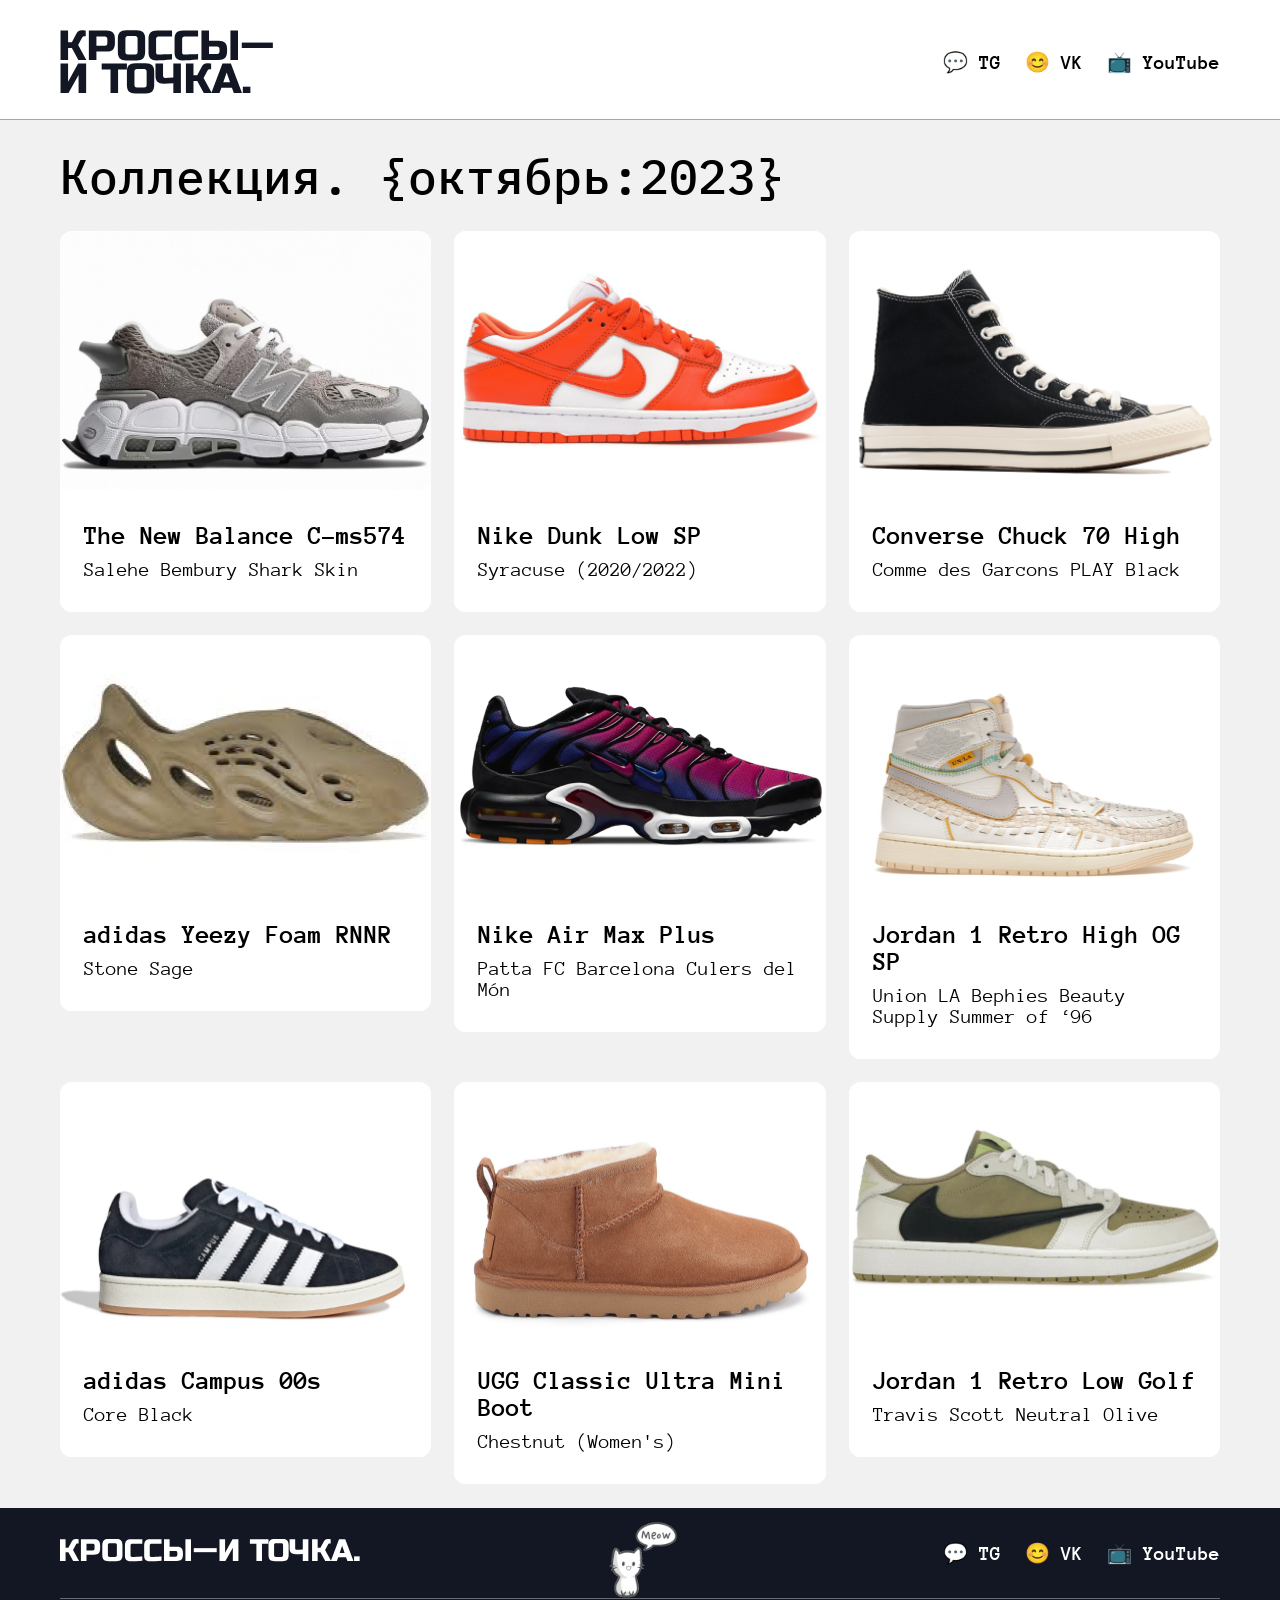
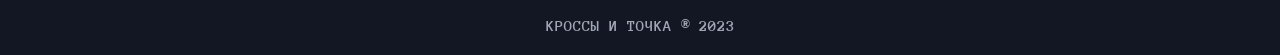
==== index.html @ 4e674c2d "Update добавил крутую отсылочку" ====
<!DOCTYPE html>
<html lang="ru">

<head>
    <meta charset="UTF-8">
    <meta name="viewport" content="width=device-width, initial-scale=1.0">
    <link rel="stylesheet" href="style.css">
    <link rel="preconnect" href="https://fonts.googleapis.com">
    <link rel="preconnect" href="https://fonts.gstatic.com" crossorigin>
    <link href="https://fonts.googleapis.com/css2?family=Anonymous+Pro:wght@400;700&display=swap" rel="stylesheet">
    <link rel="preconnect" href="https://fonts.googleapis.com">
    <link rel="preconnect" href="https://fonts.gstatic.com" crossorigin>
    <link href="https://fonts.googleapis.com/css2?family=IBM+Plex+Mono:wght@500&family=Russo+One&display=swap"
        rel="stylesheet">
    <title>Кроссы и точка</title>
</head>

<body>
    <!-- HEADER START -->
    <header class="header">
        <div class="container">
            <nav class="header__nav">
                <div class="logo">
                    <a href="#">
                        <img src="img/logo-header.svg" alt="Логотип Кроссы и точка">
                    </a>
                </div>
                <ul class="social-links">
                    <li class="header__link"><a href="#">💬 TG</a></li>
                    <li class="header__link"><a href="#">😊 VK</a></li>
                    <li class="header__link"><a href="#">📺 YouTube</a></li>
                </ul>
                <div class="burger-menu">
                    <div class="burger__line"></span>
                    </div>
            </nav>
        </div>
    </header>
    <!-- HEADER END -->

    <!-- CARDS START -->
    <main class="main">
        <div class="cards">
            <div class="container">
                <h2 class="subtitle">Коллекция. {октябрь:2023}</h2>
                <h2 class="subtitle__two">🔥Популярные модели</h2>
                <div class="cards__wrapper">
                    <a href="pages/new-balance-с-ms574.html" class="sneaker">
                        <img src="img/sneakers/06.png" alt="The New Balance C-ms574">
                        <div class="cards__text">
                            <h3 class="cards__title">The New Balance C-ms574</h3>
                            <p class="cards__desc">Salehe Bembury Shark Skin</p>
                        </div>
                    </a>
                    <a href="pages/nike-dunk-low-sp.html" class="sneaker">
                        <img src="img/sneakers/07.png" alt="Nike Dunk Low SP">
                        <div class="cards__text">
                            <h3 class="cards__title">Nike Dunk Low SP</h3>
                            <p class="cards__desc">Syracuse (2020/2022)</p>
                        </div>
                    </a>
                    <a href="pages/converse-chuck-taylor-all-star-70-hi.html" class="sneaker">
                        <img src="img/sneakers/10.png" alt="Converse Chuck 70 High">
                        <div class="cards__text">
                            <h3 class="cards__title">Converse Chuck 70 High</h3>
                            <p class="cards__desc">Comme des Garcons PLAY Black</p>
                        </div>
                    </a>
                    <a href="pages/adidas-yeezy-foam-rnnr.html" class="sneaker">
                        <img src="img/sneakers/09.png" alt="adidas Yeezy Foam RNNR">
                        <div class="cards__text">
                            <h3 class="cards__title">adidas Yeezy Foam RNNR</h3>
                            <p class="cards__desc">Stone Sage</p>
                        </div>
                    </a>
                    <a href="pages/nike-air-max-plus.html" class="sneaker">
                        <img src="img/sneakers/01.png" alt="Nike Air Max Plus">
                        <div class="cards__text">
                            <h3 class="cards__title">Nike Air Max Plus</h3>
                            <p class="cards__desc">Patta FC Barcelona Culers del Món</p>
                        </div>
                    </a>
                    <a href="pages/jordan-1-retro-high-og-sp.html" class="sneaker">
                        <img src="img/sneakers/02.png" alt="Jordan 1 Retro High OG SP">
                        <div class="cards__text">
                            <h3 class="cards__title">Jordan 1 Retro High OG SP</h3>
                            <p class="cards__desc">Union LA Bephies Beauty Supply Summer of ‘96</p>
                        </div>
                    </a>
                    <a href="pages/adidas-campus-00s.html" class="sneaker">
                        <img src="img/sneakers/03.png" alt="adidas Campus 00s">
                        <div class="cards__text">
                            <h3 class="cards__title">adidas Campus 00s</h3>
                            <p class="cards__desc">Core Black</p>
                        </div>
                    </a>
                    <a href="pages/ugg-classic-ultra-mini-boot.html" class="sneaker">
                        <img src="img/sneakers/05.png" alt="UGG Classic Ultra Mini Boot">
                        <div class="cards__text">
                            <h3 class="cards__title">UGG Classic Ultra Mini Boot</h3>
                            <p class="cards__desc">Chestnut (Women's)</p>
                        </div>
                    </a>
                    <a href="pages/jordan-1-retro-low-golf.html" class="sneaker">
                        <img src="img/sneakers/08.png" alt="Jordan 1 Retro Low Golf">
                        <div class="cards__text">
                            <h3 class="cards__title">Jordan 1 Retro Low Golf</h3>
                            <p class="cards__desc">Travis Scott Neutral Olive</p>
                        </div>
                    </a>
                </div>
            </div>
        </div>
    </main>
    <!-- CARDS END -->

    <!-- FOOTER START -->
    <footer class="footer">
        <div class="container">
            <nav class="footer__nav">
                <!-- Отсылка к моей подруге Meow<3 -->
                <a class="cat" href="#"><img  src="img/cat_1.gif" alt=""></a>
                <div class="footer__logo logo">
                    <a href="#"><img src="img/logo-footer.svg" alt="Логотип Кроссы и точка"></a>
                </div>
                <ul class="social-links">
                    <li class="footer__link"><a href="#">💬 TG</a></li>
                    <li class="footer__link"><a href="#">😊 VK</a></li>
                    <li class="footer__link"><a href="#">📺 YouTube</a></li>
                </ul>
            </nav>
            <div class="footer__line"></div>
            <p class="footer__text">кроссы и точка ® 2023</p>
        </div>
    </footer>
    <!-- FOOTER END -->
</body>

</html>
---- style.css ----
/* BASE */

body {
  display: flex;
  flex-direction: column;
  min-height: 100vh;
}

.main {
  flex: 1;
}

* {
  margin: 0;
  padding: 0;
  box-sizing: border-box;
}

body {
  font-family: "Anonymous Pro", monospace;
  font-size: 26px;
  background-color: #f1f1f1;
}

ul {
  list-style-type: none;
}

a {
  text-decoration: none;
  color: inherit;
  display: inline-block;
}
.container {
  margin: 0 auto;
  width: 100%;
  max-width: 1224px;
  padding: 0 32px;
}

.subtitle__two {
  display: none;
  font-size: 48px;
  font-weight: 500;
  font-family: "IBM Plex Mono", monospace;
  margin-bottom: 24px;
}
.social-links {
  display: flex;
  flex-shrink: 0;
  gap: 24px;
  color: #000;
  font-size: 20px;
  font-weight: 700;
}
.subtitle {
  font-size: 48px;
  font-weight: 500;
  font-family: "IBM Plex Mono", monospace;
  margin-bottom: 24px;
}

.love-cat {
  display: none;
  position: absolute;
  z-index: 5;
  top: 0;
  left: 0;
  transition: all 0.1s ease-in-out;
  transform: translateX(calc(-100% + 5px)) rotate(-90deg);
}
.love-cat img {
  width: 70px;
}

.cat {
  width: 100px;
  height: 100px;
  top: 0;
  left: 50%;
  transform: translateX(-50%);
  position: absolute;
}
.cat img {
  width: 100%;
}

.logo {
  position: relative;
  z-index: 10;
}
.logo:hover .love-cat {
  display: inline-block;
}
/* BASE */

/* BURGER MENU START*/

.burger-menu {
  cursor: pointer;
  display: none;
  height: 30px;
}
.burger__line {
  display: inline-block;
  width: 55px;
  height: 2px;
  background-color: #000;
  position: relative;
  transition: all 0.3s ease-in-out;
}
.burger__line::after,
.burger__line::before {
  content: "";
  width: 55px;
  height: 2px;
  background-color: #000;
  position: absolute;
  transition: all 0.3s ease-in-out;
}
.burger__line::after {
  top: 10px;
}
.burger__line::before {
  bottom: 10px;
}

/* BURGER MENU END =============================*/

/* HEADER START ================================ */
.header {
  padding: 30px 0 20px 0;
  background-color: #fff;
  margin-bottom: 25px;
  border-bottom: 1px solid #a1a6b4;
}
.header__nav,
.footer__nav {
  display: flex;
  align-items: center;
  justify-content: space-between;
  position: relative;
}
.header__link {
  padding-bottom: 5px;
  border-bottom: 1px solid #fff;
  transition: all 0.1s ease-in-out;
}
.footer__link {
  border-bottom: 1px solid #121723;
}

.header__link:hover,
.footer__link:hover {
  border-bottom: 1px solid;
}
.header__link:active,
.footer__link:active {
  transform: scale(0.9);
}

/* HEADER END ========================== */

/* CARDS START ============================ */

.cards {
  margin-bottom: 24px;
}
.sneaker {
  width: calc(33.3333% - ((23px * 2) / 3));
  border-radius: 12px;
  display: flex;
  flex-direction: column;
  transition: all 0.1s ease-in-out;
  cursor: pointer;
  position: relative;
  background-color: #fff;
  border-radius: 12px;
  z-index: 1;
}

.sneaker img {
  border-radius: 12px;
}

.sneaker:hover {
  transform: translate(0px, -10px);
  box-shadow: 0 4px 4px 0px rgba(0, 0, 0, 0.25);
}
.sneaker:active {
  transform: translate(0px, -10px) scale(0.98);
  box-shadow: 0 4px 4px 0px rgba(0, 0, 0, 0.1);
}

.cards__wrapper {
  display: flex;
  align-items: flex-start;
  flex-wrap: wrap;
  gap: 23px;
}
.cards__text {
  padding: 32px 24px;
  background-color: #fff;
  border-radius: 0 0 12px 12px;
}
.cards__title {
  font-size: 26px;
  font-weight: 700;
  margin-bottom: 10px;
}
.cards__desc {
  font-size: 20px;
  font-weight: 400;
}

/* CARDS END ============================== */

/* FOOTER START ============================== */

.footer {
  background-color: #121723;
  overflow: hidden;
}
.footer__logo img {
  max-width: 100%;
}
.footer__nav {
  padding: 31px 0;
}
.footer .social-links {
  color: #fff;
}
.footer__line {
  background-color: #e6e8ec66;
  height: 1px;
  width: 100%;
  font-size: 0;
  margin-bottom: 18px;
}
.footer__text {
  color: #a1a6b4;
  font-size: 16px;
  font-weight: 700;
  text-align: center;
  text-transform: uppercase;
  margin-bottom: 21px;
}

/* FOOTER END ============================ */

/* PAGE OF SNEAKER START ======================= */

.sneaker-big {
  padding: 48px;
  background-color: #fff;
  border-radius: 50px;
  margin: 7px 0 32px 0;
}
.sneaker-big__img {
  margin-bottom: 32px;
  text-align: center;
}
.sneaker-big__img img {
  width: 100%;
}
/* .sneaker-big__info {
    
} */
.sneaker-big__title {
  margin-bottom: 24px;
  font-size: 48px;
  font-weight: 400;
}
.sneaker-big__subtitle {
  margin-bottom: 24px;
  font-size: 36px;
  font-weight: 400;
}
.sneaker-big__additional-info {
  font-size: 20px;
  font-weight: 400;
  display: flex;
  gap: 32px;
}
.sneaker-big__text {
  line-height: 28px;
  max-width: 516px;
}
.sneaker-big__text p:not(:last-child) {
  margin-bottom: 20px;
}
.sneaker-big__parameters {
  flex: 1;
  min-width: 246px;
}
.sneaker-big__parameters-title {
  font-size: 30px;
  margin-bottom: 20px;
  padding-bottom: 20px;
  font-weight: 400;
}

.sneaker-big__parameter-info {
  border-bottom: 1px solid #121723;
  display: flex;
  gap: 15px;
  justify-content: space-between;
}
.sneaker-big__parameter-info p:last-child {
  text-align: right;
}
.sneaker-big__parameter-info:not(:last-child) {
  margin-bottom: 20px;
  padding-bottom: 24px;
}
.sneaker-big__parameter-info:last-child {
  padding-bottom: 20px;
}

/* PAGE OF SNEAKER ======================= */

/* MEDIA */

@media screen and (max-width: 1024px) {
  .cat {
    display: none;
  }
}
@media screen and (max-width: 768px) {
  .container {
    max-width: 1208px;
    padding: 0 24px;
  }

  .sneaker {
    width: calc(50% - (24px / 2));
  }
  .subtitle {
    font-size: 42px;
  }
}
@media screen and (max-width: 860px) {
  .sneaker-big__additional-info {
    flex-direction: column;
  }
  .sneaker-big__text {
    max-width: unset;
  }
}
@media screen and (max-width: 546px) {
  .header__nav,
  .footer__nav {
    flex-direction: column;
    gap: 24px;
    align-items: center;
  }
  .sneaker {
    width: 100%;
  }
  .sneaker-big {
    padding: 24px;
  }
  .sneaker-big {
    border-radius: 12px;
  }
}
@media screen and (max-width: 375px) {
  .container {
    max-width: 1192px;
    padding: 0 16px;
  }
  .subtitle {
    font-size: 32px;
  }

  .header__nav,
  .footer__nav {
    flex-direction: column;
    gap: 24px;
    align-items: center;
  }
  .footer__nav {
    gap: 32px;
  }
  .sneaker-big__title {
    font-size: 32px;
  }
  .sneaker-big__subtitle {
    font-size: 20px;
  }
  .sneaker-big__additional-info {
    font-size: 16px;
  }
  .sneaker-big__text {
    line-height: 24px;
  }
  /* .sneaker-big__text p{
      
  } */
  .sneaker-big__parameters-title {
    font-size: 24px;
  }
}
/* MEDIA */
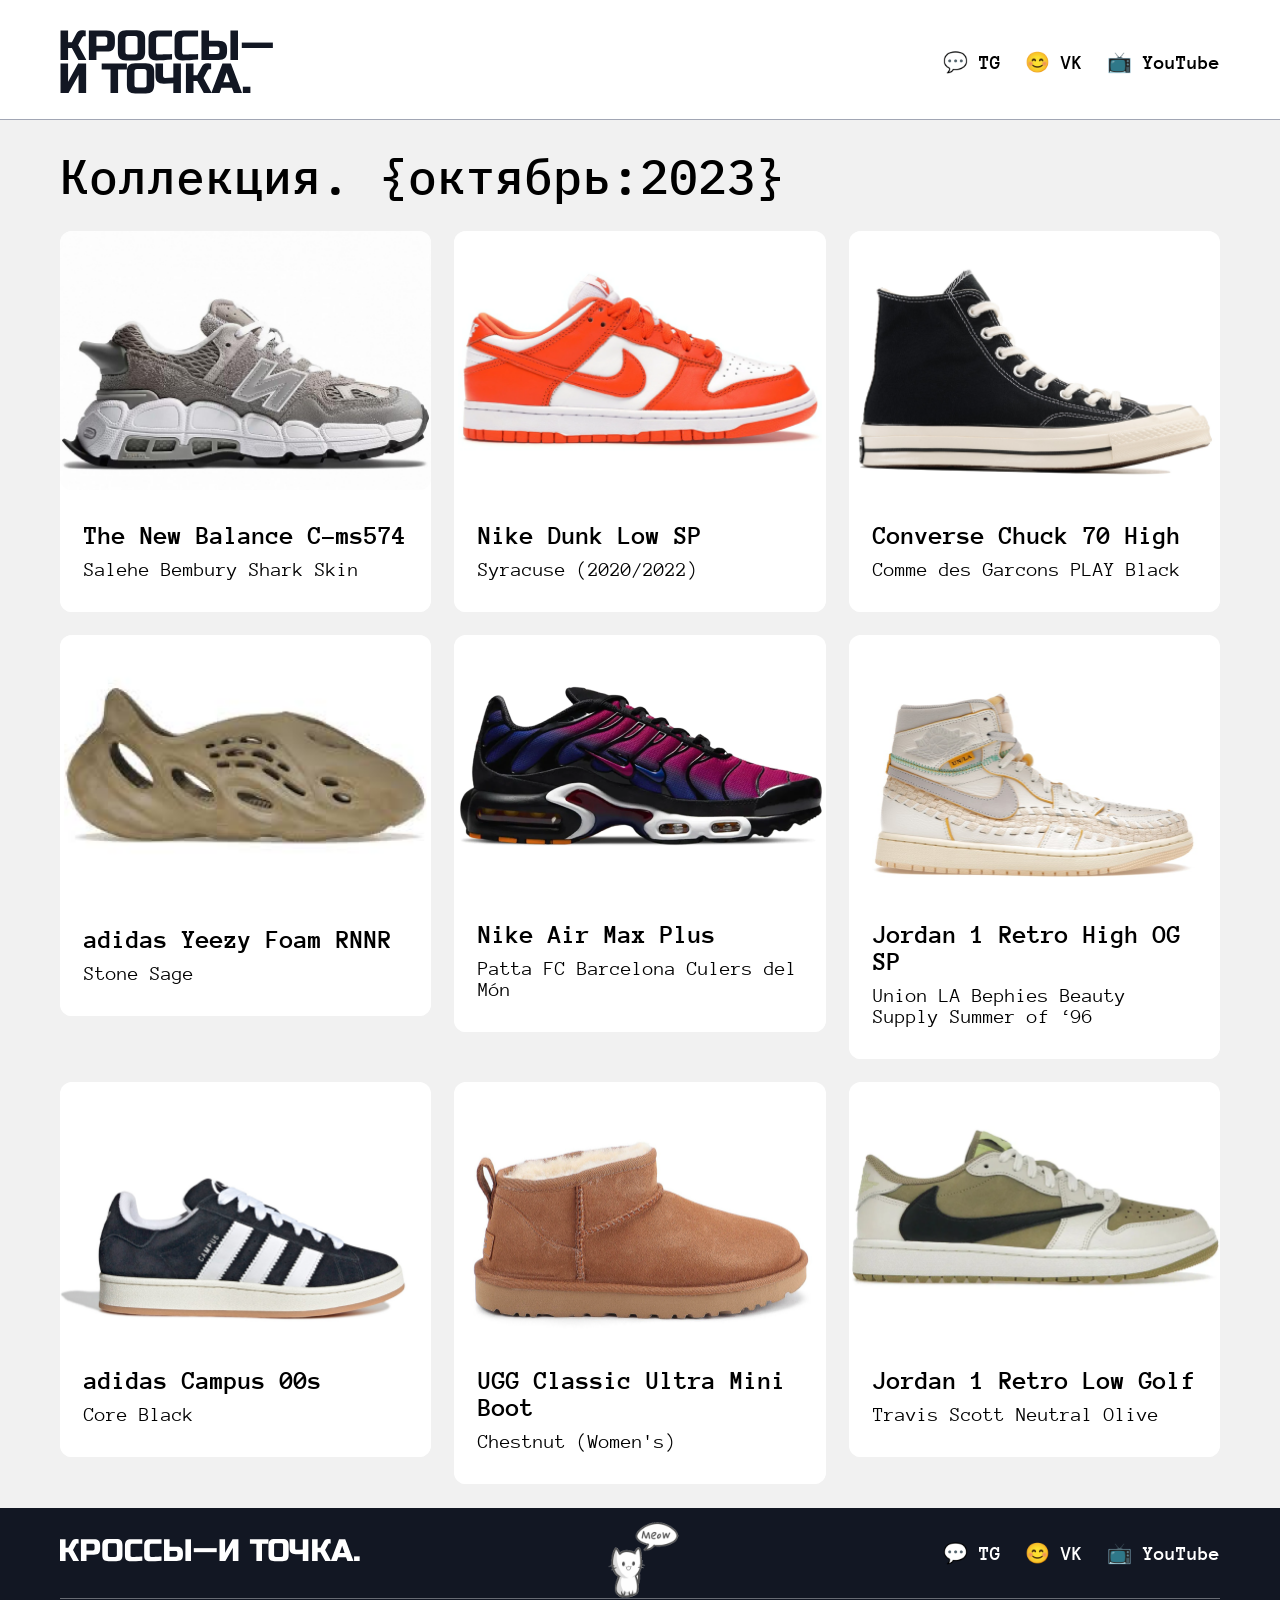
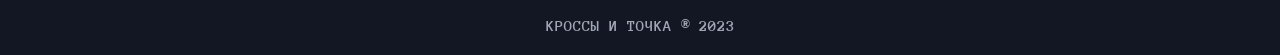
==== commit ab31b31c: "no changes" ====
--- a/index.html
+++ b/index.html
@@ -42,7 +42,7 @@
     <main class="main">
         <div class="cards">
             <div class="container">
-                <h2 class="subtitle">Коллекция. {октябрь:2023}</h2>
+               <h2 class="subtitle">Коллекция. {октябрь:2023}<h2>
                 <h2 class="subtitle__two">🔥Популярные модели</h2>
                 <div class="cards__wrapper">
                     <a href="pages/new-balance-с-ms574.html" class="sneaker">
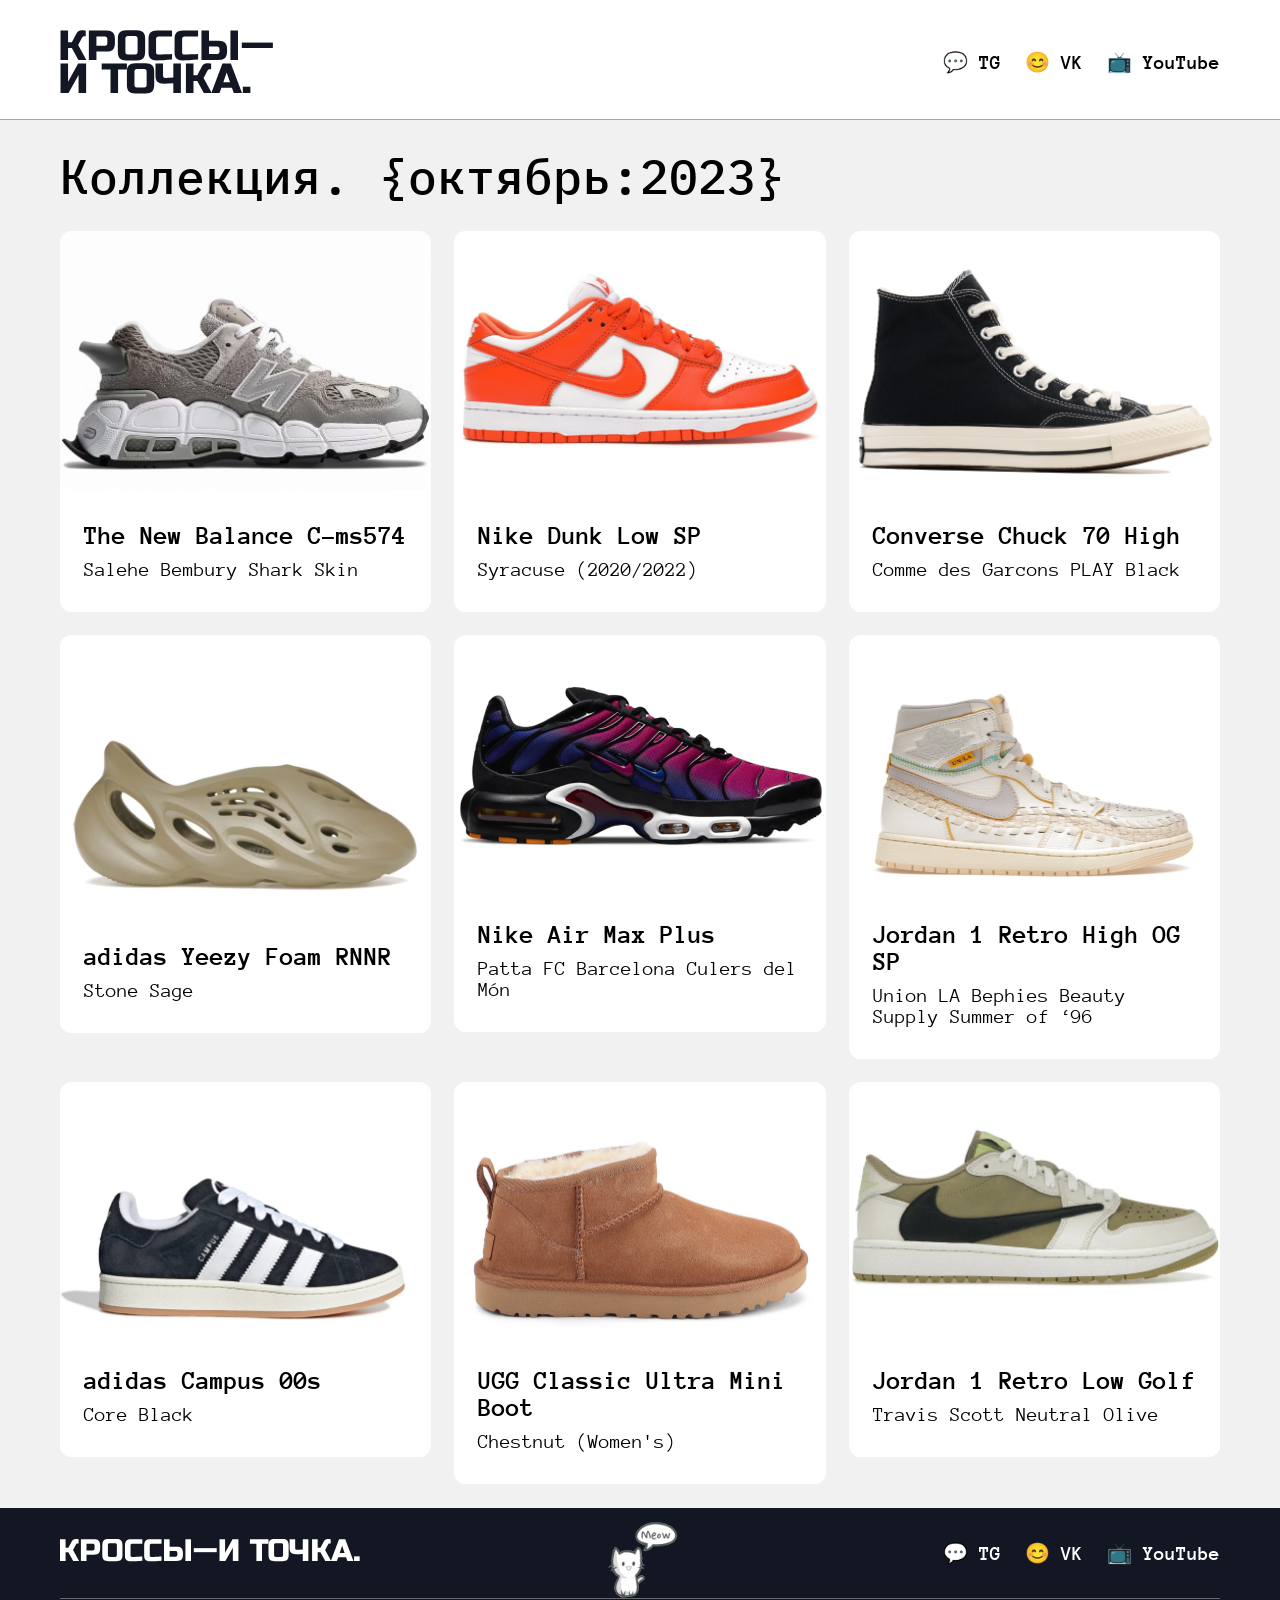
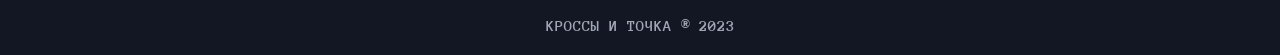
==== commit c40422ba: "update index.html +nav go to page new-balance-с-ms574.html was wrong" ====
--- a/index.html
+++ b/index.html
@@ -25,11 +25,13 @@
                         <img src="img/logo-header.svg" alt="Логотип Кроссы и точка">
                     </a>
                 </div>
+                <nav>
                 <ul class="social-links">
                     <li class="header__link"><a href="#">💬 TG</a></li>
                     <li class="header__link"><a href="#">😊 VK</a></li>
                     <li class="header__link"><a href="#">📺 YouTube</a></li>
                 </ul>
+                </nav>
                 <div class="burger-menu">
                     <div class="burger__line"></span>
                     </div>
@@ -45,7 +47,7 @@
                <h2 class="subtitle">Коллекция. {октябрь:2023}<h2>
                 <h2 class="subtitle__two">🔥Популярные модели</h2>
                 <div class="cards__wrapper">
-                    <a href="pages/new-balance-с-ms574.html" class="sneaker">
+                    <a href="pages/new-balance-c-ms574.html" class="sneaker">
                         <img src="img/sneakers/06.png" alt="The New Balance C-ms574">
                         <div class="cards__text">
                             <h3 class="cards__title">The New Balance C-ms574</h3>
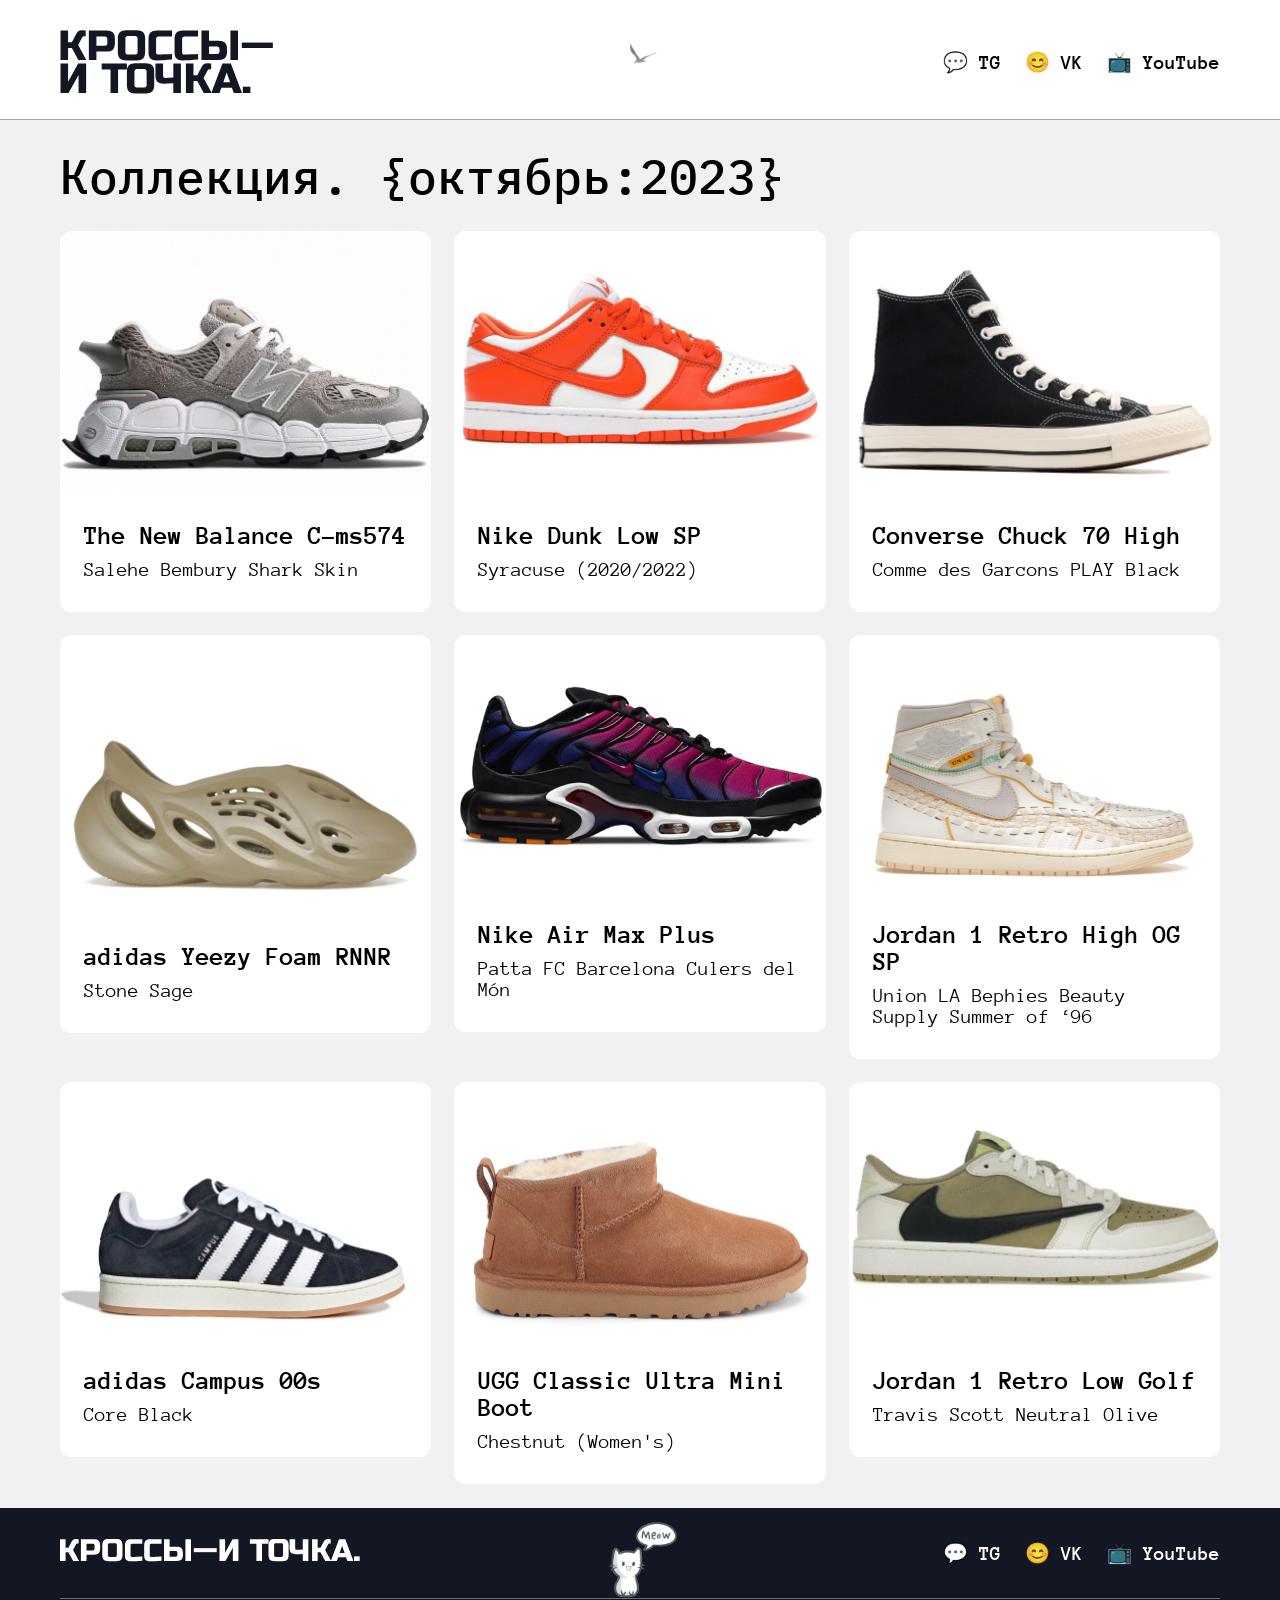
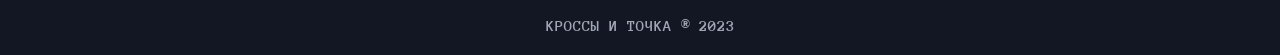
==== commit 226fed76: "+chaika" ====
--- a/index.html
+++ b/index.html
@@ -26,6 +26,8 @@
                     </a>
                 </div>
                 <nav>
+                    <!--Отсылочка к Чайке-->
+                    <a class="chaika" href="#"><img  src="img/chaika.gif" alt=""></a>
                 <ul class="social-links">
                     <li class="header__link"><a href="#">💬 TG</a></li>
                     <li class="header__link"><a href="#">😊 VK</a></li>
--- a/style.css
+++ b/style.css
@@ -4,6 +4,9 @@
   display: flex;
   flex-direction: column;
   min-height: 100vh;
+  font-family: "Anonymous Pro", monospace;
+  font-size: 26px;
+  background-color: #f1f1f1;
 }
 
 .main {
@@ -16,12 +19,6 @@
   box-sizing: border-box;
 }
 
-body {
-  font-family: "Anonymous Pro", monospace;
-  font-size: 26px;
-  background-color: #f1f1f1;
-}
-
 ul {
   list-style-type: none;
 }
@@ -30,6 +27,18 @@
   text-decoration: none;
   color: inherit;
   display: inline-block;
+}
+.chaika {
+  width: 100px;
+  height: 100px;
+  top: 0;
+  left: 50%;
+  transform: translateX(-50%);
+  position: absolute;
+}
+
+.chaika img {
+  width: 100%;
 }
 .container {
   margin: 0 auto;
@@ -58,19 +67,6 @@
   font-weight: 500;
   font-family: "IBM Plex Mono", monospace;
   margin-bottom: 24px;
-}
-
-.love-cat {
-  display: none;
-  position: absolute;
-  z-index: 5;
-  top: 0;
-  left: 0;
-  transition: all 0.1s ease-in-out;
-  transform: translateX(calc(-100% + 5px)) rotate(-90deg);
-}
-.love-cat img {
-  width: 70px;
 }
 
 .cat {
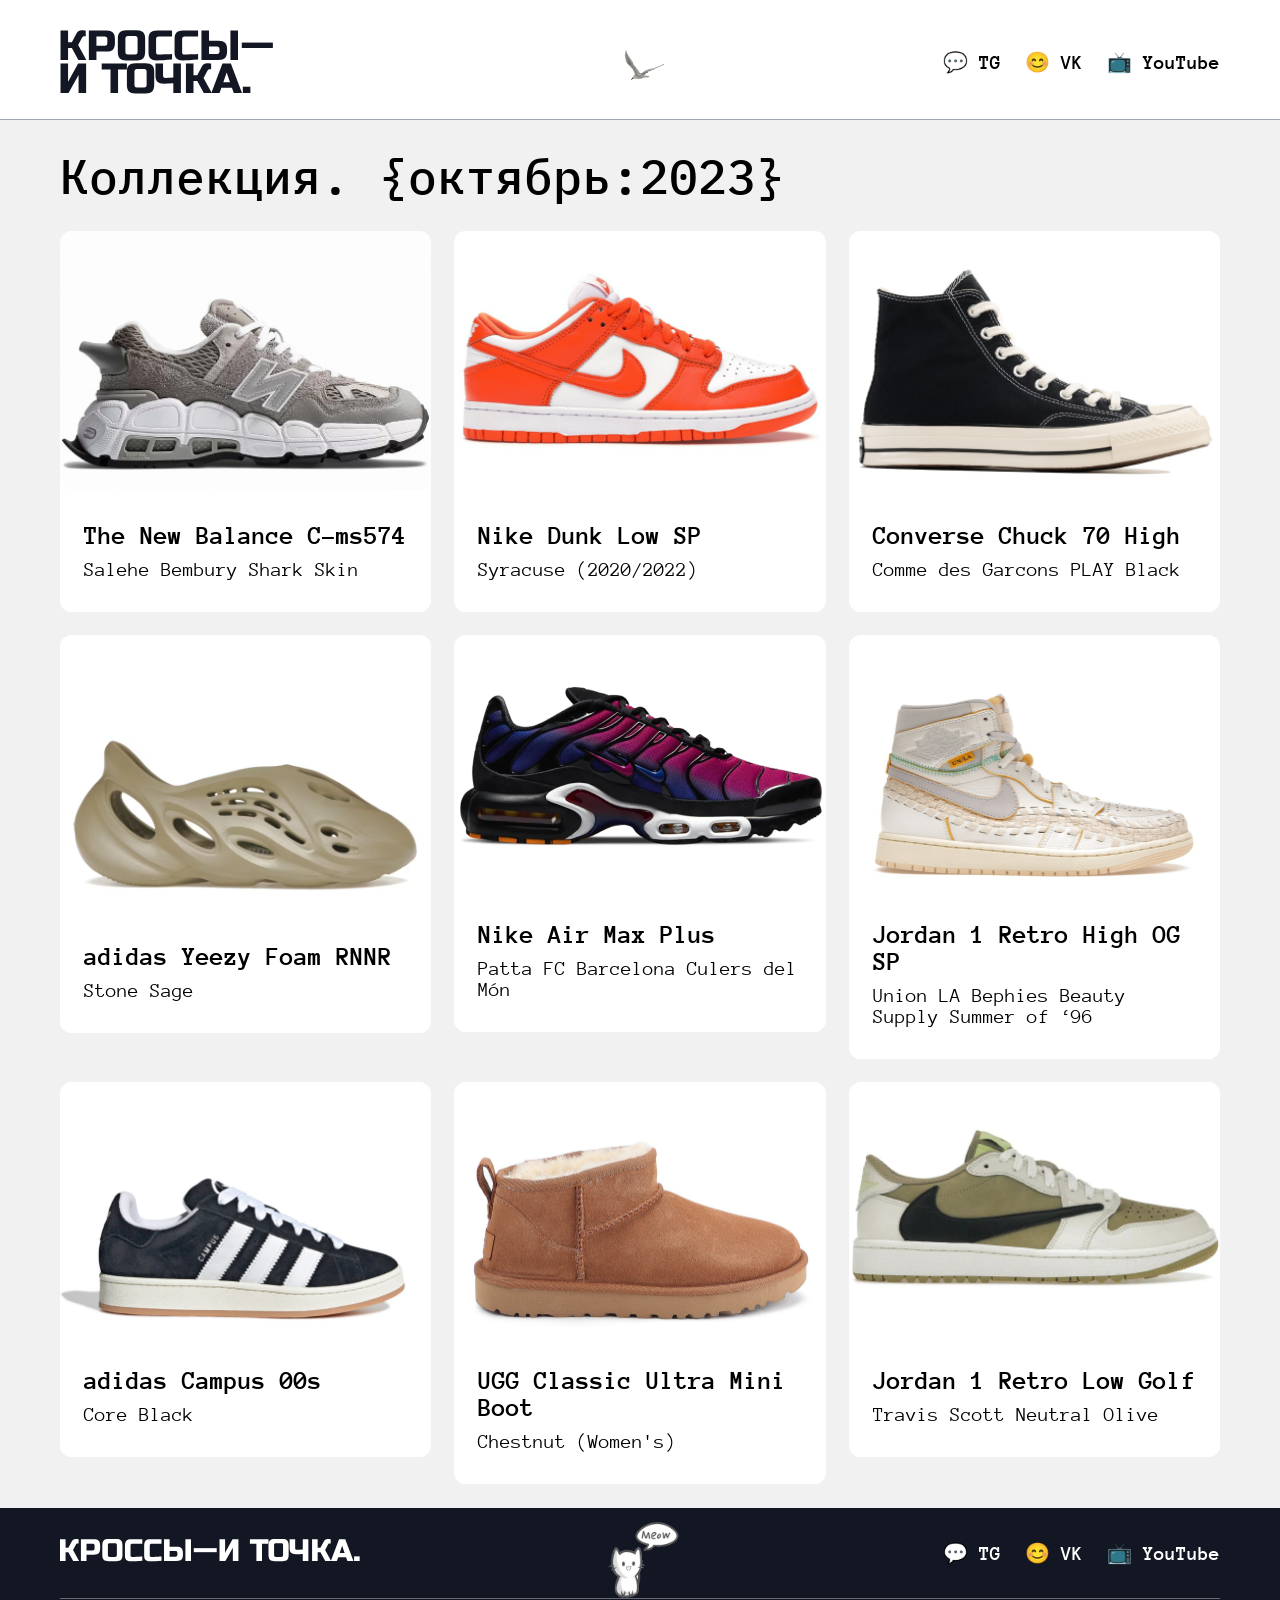
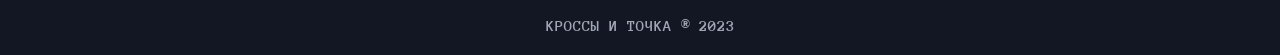
==== commit 1f657609: "update chaika" ====
--- a/index.html
+++ b/index.html
@@ -26,7 +26,7 @@
                     </a>
                 </div>
                 <nav>
-                    <!--Отсылочка к Чайке-->
+                    <!--Отсылочка к подруге Чайке-->
                     <a class="chaika" href="#"><img  src="img/chaika.gif" alt=""></a>
                 <ul class="social-links">
                     <li class="header__link"><a href="#">💬 TG</a></li>
--- a/style.css
+++ b/style.css
@@ -28,8 +28,9 @@
   color: inherit;
   display: inline-block;
 }
+
 .chaika {
-  width: 100px;
+  width: 150px;
   height: 100px;
   top: 0;
   left: 50%;
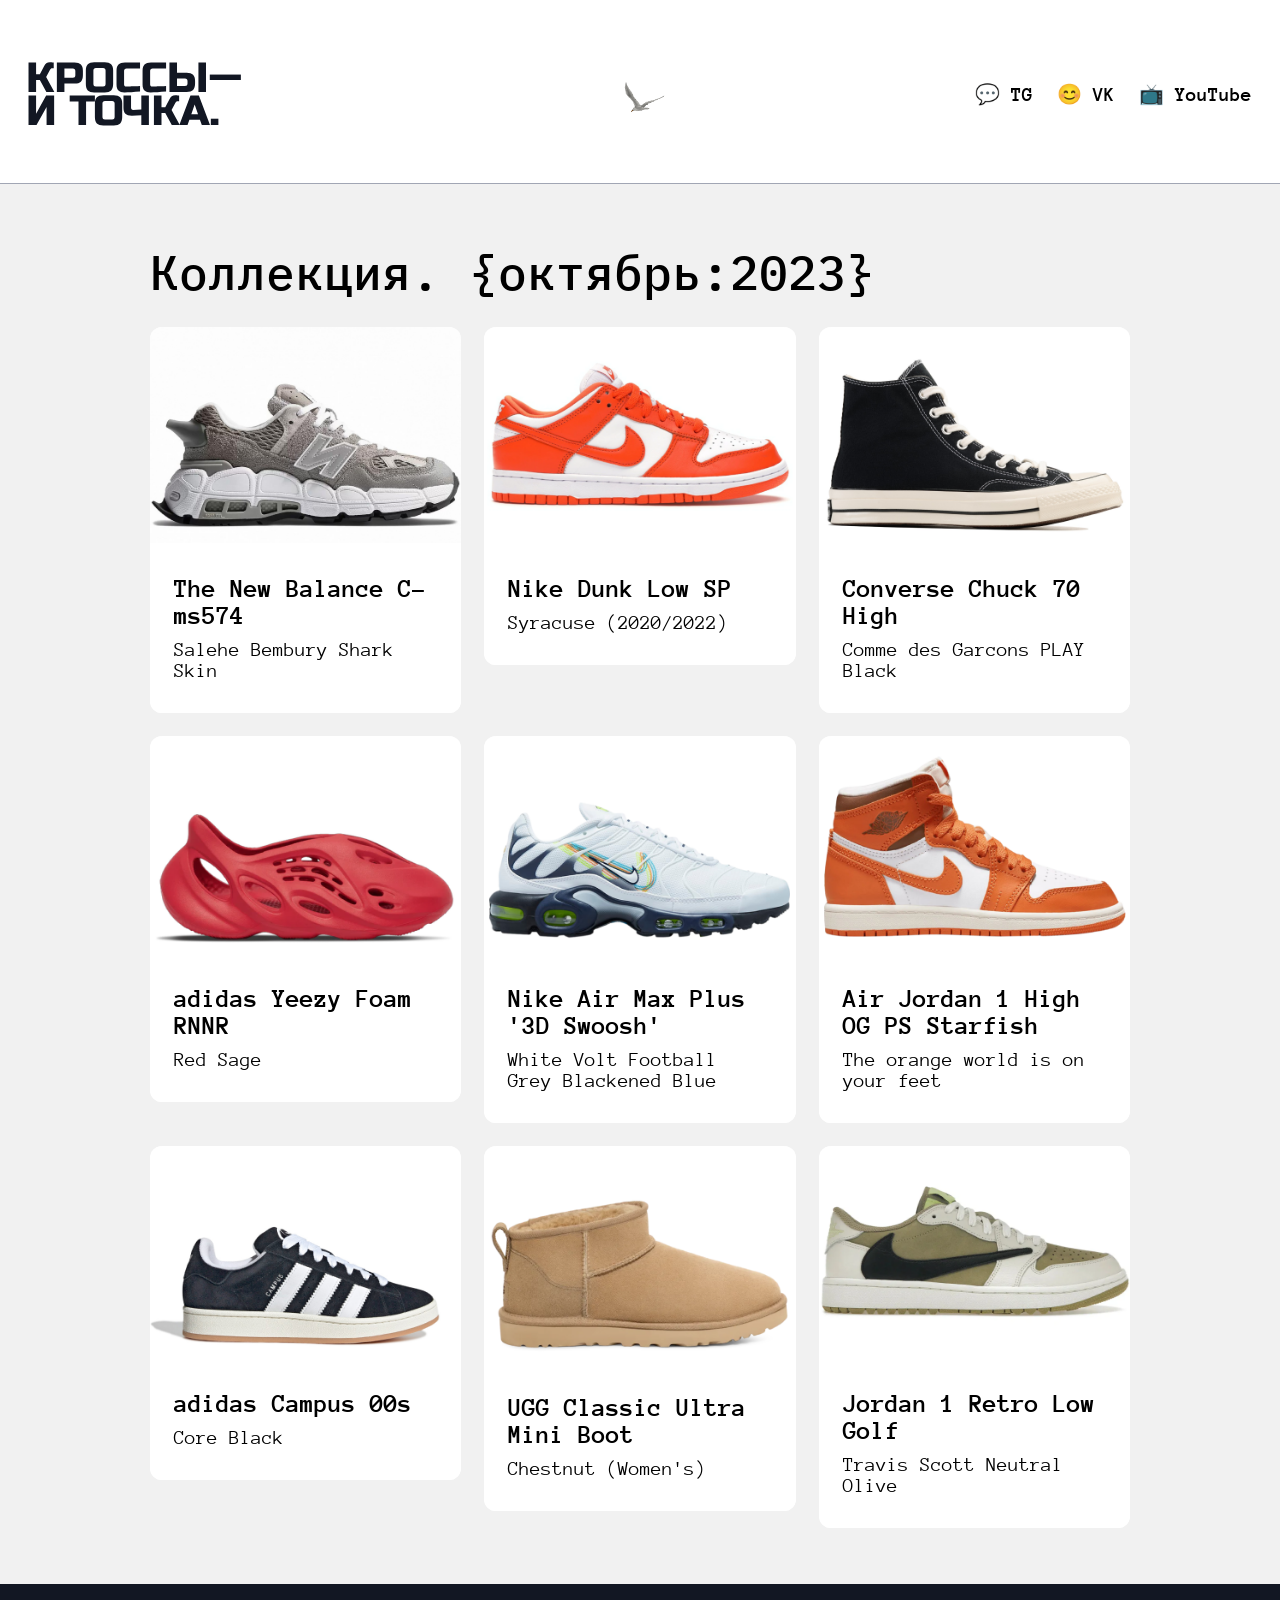
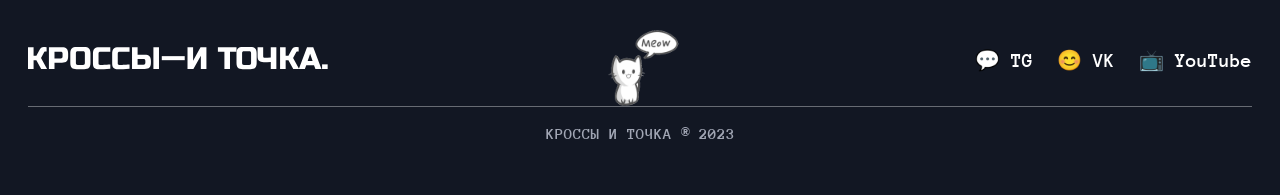
==== commit d3b48026: "update images" ====
--- a/index.html
+++ b/index.html
@@ -63,7 +63,7 @@
                             <p class="cards__desc">Syracuse (2020/2022)</p>
                         </div>
                     </a>
-                    <a href="pages/converse-chuck-taylor-all-star-70-hi.html" class="sneaker">
+                    <a href="pages/converse-chuck-taylor-70-high.html" class="sneaker">
                         <img src="img/sneakers/10.png" alt="Converse Chuck 70 High">
                         <div class="cards__text">
                             <h3 class="cards__title">Converse Chuck 70 High</h3>
@@ -71,24 +71,24 @@
                         </div>
                     </a>
                     <a href="pages/adidas-yeezy-foam-rnnr.html" class="sneaker">
-                        <img src="img/sneakers/09.png" alt="adidas Yeezy Foam RNNR">
+                        <img src="img/sneakers/11.png" alt="adidas Yeezy Foam RNNR">
                         <div class="cards__text">
                             <h3 class="cards__title">adidas Yeezy Foam RNNR</h3>
-                            <p class="cards__desc">Stone Sage</p>
+                            <p class="cards__desc">Red Sage</p>
                         </div>
                     </a>
                     <a href="pages/nike-air-max-plus.html" class="sneaker">
-                        <img src="img/sneakers/01.png" alt="Nike Air Max Plus">
+                        <img src="img/sneakers/12.png" alt="Nike Air Max Plus '3D Swoosh'">
                         <div class="cards__text">
-                            <h3 class="cards__title">Nike Air Max Plus</h3>
-                            <p class="cards__desc">Patta FC Barcelona Culers del Món</p>
+                            <h3 class="cards__title">Nike Air Max Plus '3D Swoosh'</h3>
+                            <p class="cards__desc">White Volt Football Grey Blackened Blue</p>
                         </div>
                     </a>
-                    <a href="pages/jordan-1-retro-high-og-sp.html" class="sneaker">
-                        <img src="img/sneakers/02.png" alt="Jordan 1 Retro High OG SP">
+                    <a href="pages/jordan-1-retro-high-og-sp-starfish.html" class="sneaker">
+                        <img src="img/sneakers/13.png" alt="Air Jordan 1 High OG PS Starfish">
                         <div class="cards__text">
-                            <h3 class="cards__title">Jordan 1 Retro High OG SP</h3>
-                            <p class="cards__desc">Union LA Bephies Beauty Supply Summer of ‘96</p>
+                            <h3 class="cards__title">Air Jordan 1 High OG PS Starfish</h3>
+                            <p class="cards__desc">The orange world is on your feet</p>
                         </div>
                     </a>
                     <a href="pages/adidas-campus-00s.html" class="sneaker">
@@ -99,7 +99,7 @@
                         </div>
                     </a>
                     <a href="pages/ugg-classic-ultra-mini-boot.html" class="sneaker">
-                        <img src="img/sneakers/05.png" alt="UGG Classic Ultra Mini Boot">
+                        <img src="img/sneakers/14.png" alt="UGG Classic Ultra Mini Boot">
                         <div class="cards__text">
                             <h3 class="cards__title">UGG Classic Ultra Mini Boot</h3>
                             <p class="cards__desc">Chestnut (Women's)</p>
--- a/style.css
+++ b/style.css
@@ -41,6 +41,7 @@
 .chaika img {
   width: 100%;
 }
+
 .container {
   margin: 0 auto;
   width: 100%;
@@ -55,6 +56,7 @@
   font-family: "IBM Plex Mono", monospace;
   margin-bottom: 24px;
 }
+
 .social-links {
   display: flex;
   flex-shrink: 0;
@@ -63,6 +65,7 @@
   font-size: 20px;
   font-weight: 700;
 }
+
 .subtitle {
   font-size: 48px;
   font-weight: 500;
@@ -78,6 +81,7 @@
   transform: translateX(-50%);
   position: absolute;
 }
+
 .cat img {
   width: 100%;
 }
@@ -86,9 +90,7 @@
   position: relative;
   z-index: 10;
 }
-.logo:hover .love-cat {
-  display: inline-block;
-}
+
 /* BASE */
 
 /* BURGER MENU START*/
@@ -98,6 +100,7 @@
   display: none;
   height: 30px;
 }
+
 .burger__line {
   display: inline-block;
   width: 55px;
@@ -106,6 +109,7 @@
   position: relative;
   transition: all 0.3s ease-in-out;
 }
+
 .burger__line::after,
 .burger__line::before {
   content: "";
@@ -115,9 +119,11 @@
   position: absolute;
   transition: all 0.3s ease-in-out;
 }
+
 .burger__line::after {
   top: 10px;
 }
+
 .burger__line::before {
   bottom: 10px;
 }
@@ -130,7 +136,13 @@
   background-color: #fff;
   margin-bottom: 25px;
   border-bottom: 1px solid #a1a6b4;
-}
+
+  position: sticky;
+  left: 0;
+  top: 0;
+  z-index: 999;
+}
+
 .header__nav,
 .footer__nav {
   display: flex;
@@ -138,11 +150,13 @@
   justify-content: space-between;
   position: relative;
 }
+
 .header__link {
   padding-bottom: 5px;
   border-bottom: 1px solid #fff;
   transition: all 0.1s ease-in-out;
 }
+
 .footer__link {
   border-bottom: 1px solid #121723;
 }
@@ -151,6 +165,7 @@
 .footer__link:hover {
   border-bottom: 1px solid;
 }
+
 .header__link:active,
 .footer__link:active {
   transform: scale(0.9);
@@ -163,12 +178,13 @@
 .cards {
   margin-bottom: 24px;
 }
+
 .sneaker {
   width: calc(33.3333% - ((23px * 2) / 3));
   border-radius: 12px;
   display: flex;
   flex-direction: column;
-  transition: all 0.1s ease-in-out;
+  transition: all 0.2s ease-in-out;
   cursor: pointer;
   position: relative;
   background-color: #fff;
@@ -176,14 +192,115 @@
   z-index: 1;
 }
 
+/* пока думаю над анимацией */
+/*
+.sneaker:hover:nth-child(1).sneaker::after {
+  background-size: 400% 600%;
+}
+.sneaker:hover:nth-child(2).sneaker::after {
+  background-size: 400% 600%;
+}
+.sneaker:hover:nth-child(3).sneaker::after {
+  background-size: 400% 600%;
+}
+*/
+.sneaker::after {
+  content: "";
+  position: absolute;
+  top: -2px;
+  left: -2px;
+  background: linear-gradient(45deg, #f1f1f1 50%, rgb(49, 210, 46) 50%);
+  width: calc(100% + 4px);
+  height: calc(100% + 4px);
+  background-size: 0;
+  z-index: -1;
+  border-radius: 13px;
+}
+.sneaker:nth-child(1)::after {
+  animation: borderGradientTo 0.5s 1s linear alternate,
+    borderGradientFrom 0.5s 1.5s linear alternate;
+}
+.sneaker:nth-child(2)::after {
+  animation: borderGradientTo 0.5s 1.3s linear alternate,
+    borderGradientFrom 0.5s 1.8s linear alternate;
+}
+.sneaker:nth-child(3)::after {
+  animation: borderGradientTo 0.5s 1.6s linear alternate,
+    borderGradientFrom 0.5s 2.1s linear alternate;
+}
+
 .sneaker img {
-  border-radius: 12px;
+  border-radius: 12px 12px 0 0;
+  margin-bottom: -0.8px;
+}
+/*
+.sneaker:nth-child(1):hover,
+.sneaker:nth-child(2):hover,
+.sneaker:nth-child(3):hover {
+  transform: translate(0px, -10px);
+  box-shadow: 0 4px 4px 0px rgba(0, 0, 0, 0.25);
+}
+/*
+.sneaker:nth-child(1):active,
+.sneaker:nth-child(2):active,
+.sneaker:nth-child(3):active {
+  transform: translate(0px, -10px) scale(0.98);
+  box-shadow: 0 4px 4px 0px rgba(0, 0, 0, 0.1);
+}
+
+.sneaker:nth-child(1) {
+  animation: jump 0.3s 1s ease-out, down 0.5s 1.3s;
+}
+.sneaker:nth-child(2) {
+  animation: jump 0.3s 1.3s ease-out, down 0.5s 1.6s;
+}
+.sneaker:nth-child(3) {
+  animation: jump 0.3s 1.6s ease-out, down 0.5s 1.9s;
+}
+@keyframes jump {
+  from {
+    transform: translate(0px, 0px);
+    box-shadow: 0 4px 4px 0px rgba(0, 0, 0, 0.25);
+  }
+  to {
+    transform: translate(0px, -10px);
+    box-shadow: 0 4px 4px 0px rgba(0, 0, 0, 0.25);
+  }
+}
+@keyframes down {
+  from {
+    transform: translate(0px, -10px);
+    box-shadow: 0 4px 4px 0px rgba(0, 0, 0, 0.25);
+  }
+  to {
+    transform: translate(0px, 0px);
+    box-shadow: 0;
+  }
+}
+*/
+/*пока думаю над анимацией*/
+@keyframes borderGradientTo {
+  from {
+    background-size: 400% 150%;
+  }
+  to {
+    background-size: 400% 600%;
+  }
+}
+@keyframes borderGradientFrom {
+  from {
+    background-size: 400% 600%;
+  }
+  to {
+    background-size: 400% 150%;
+  }
 }
 
 .sneaker:hover {
   transform: translate(0px, -10px);
   box-shadow: 0 4px 4px 0px rgba(0, 0, 0, 0.25);
 }
+
 .sneaker:active {
   transform: translate(0px, -10px) scale(0.98);
   box-shadow: 0 4px 4px 0px rgba(0, 0, 0, 0.1);
@@ -247,6 +364,14 @@
 
 /* PAGE OF SNEAKER START ======================= */
 
+main {
+  padding: 0 150px;
+}
+
+.container {
+  padding: 32px 0;
+}
+
 .sneaker-big {
   padding: 48px;
   background-color: #fff;
@@ -295,6 +420,7 @@
   margin-bottom: 20px;
   padding-bottom: 20px;
   font-weight: 400;
+  border-bottom: 1px solid black;
 }
 
 .sneaker-big__parameter-info {
@@ -303,23 +429,78 @@
   gap: 15px;
   justify-content: space-between;
 }
+
 .sneaker-big__parameter-info p:last-child {
   text-align: right;
 }
+
 .sneaker-big__parameter-info:not(:last-child) {
   margin-bottom: 20px;
   padding-bottom: 24px;
 }
+
 .sneaker-big__parameter-info:last-child {
   padding-bottom: 20px;
 }
 
+.sneaker-similar {
+  display: flex;
+  flex-direction: column;
+  justify-content: center;
+  align-items: center;
+  gap: 32px;
+  align-self: stretch;
+}
+
+.sneaker-similar__title {
+  color: black;
+  font-family: Anonymous Pro, monospace;
+  font-size: 48px;
+  font-weight: 700;
+  display: flex;
+  align-self: stretch;
+}
+
+.sneaker-similar__sneaker {
+  display: flex;
+  align-items: flex-start;
+  gap: 24px;
+  align-self: stretch;
+}
+
+.sneaker-similar__card {
+  display: flex;
+  width: 364px;
+  flex-direction: column;
+  align-items: flex-start;
+  border-radius: 12px;
+}
+
+.sneaker-similar__card-image {
+  height: 100%;
+  background-color: white;
+  border-radius: 12px 12px 0 0;
+}
+
+.sneaker-similar__card-text {
+  display: flex;
+  padding: 32px 24px;
+  flex-direction: column;
+  justify-content: center;
+  align-items: flex-start;
+  gap: 12px;
+  background-color: white;
+  border-radius: 0 0 12px 12px;
+}
 /* PAGE OF SNEAKER ======================= */
 
 /* MEDIA */
 
 @media screen and (max-width: 1024px) {
   .cat {
+    display: none;
+  }
+  .chaika {
     display: none;
   }
 }
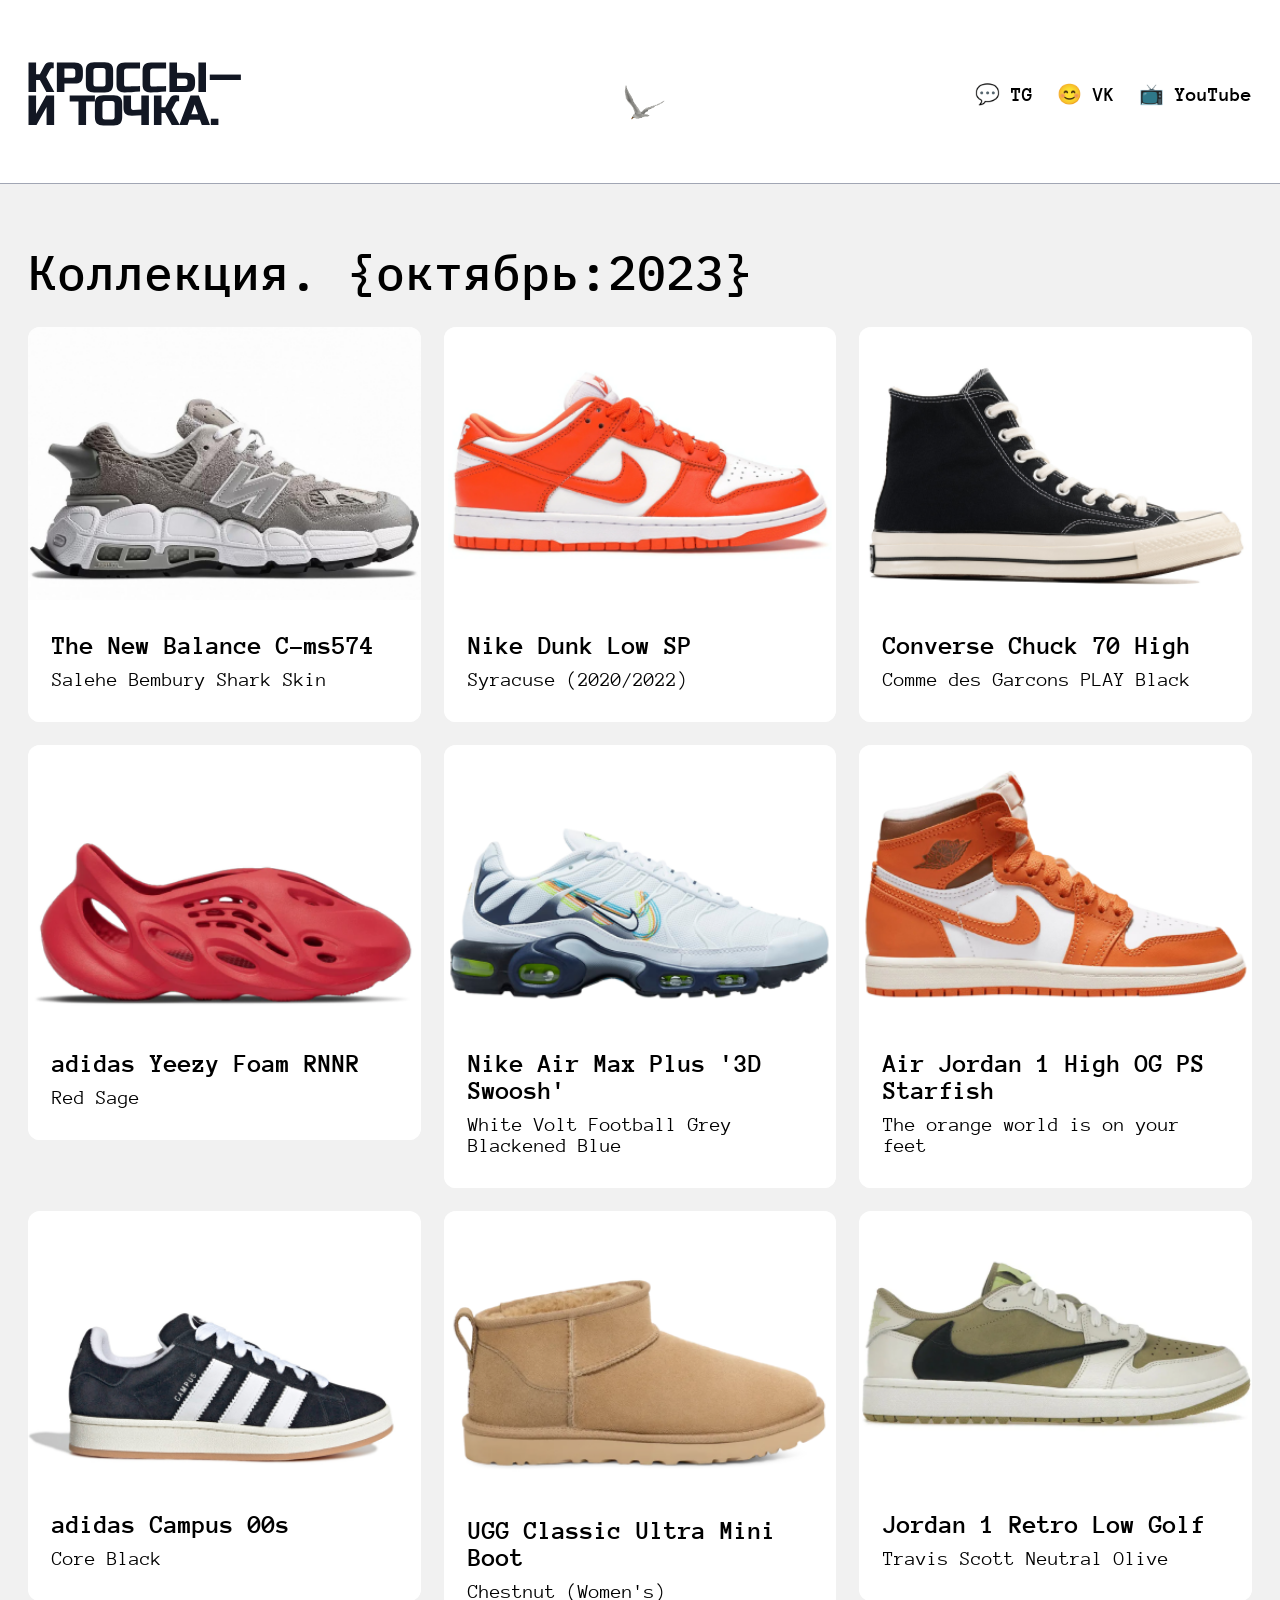
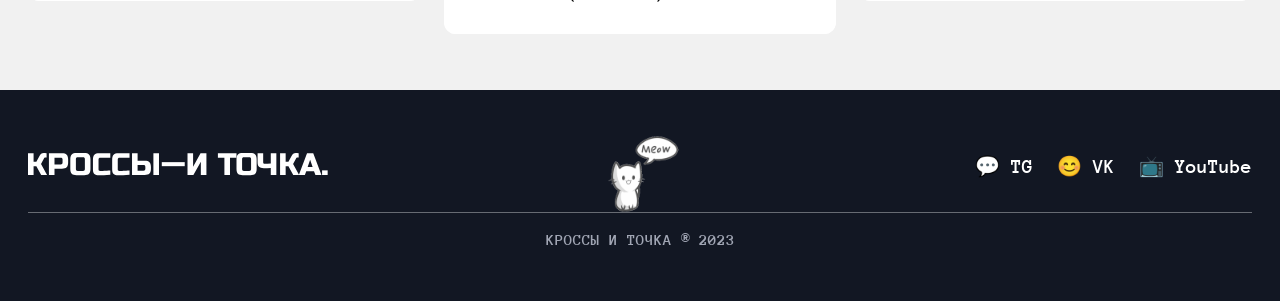
==== commit 80c9a7e4: "Update small update/-bugs" ====
--- a/index.html
+++ b/index.html
@@ -25,15 +25,13 @@
                         <img src="img/logo-header.svg" alt="Логотип Кроссы и точка">
                     </a>
                 </div>
-                <nav>
-                    <!--Отсылочка к подруге Чайке-->
-                    <a class="chaika" href="#"><img  src="img/chaika.gif" alt=""></a>
+                <!--Отсылочка к подруге Чайке-->
+                <img class="chaika" src="img/chaika.gif" alt="">
                 <ul class="social-links">
                     <li class="header__link"><a href="#">💬 TG</a></li>
                     <li class="header__link"><a href="#">😊 VK</a></li>
                     <li class="header__link"><a href="#">📺 YouTube</a></li>
                 </ul>
-                </nav>
                 <div class="burger-menu">
                     <div class="burger__line"></span>
                     </div>
@@ -46,73 +44,73 @@
     <main class="main">
         <div class="cards">
             <div class="container">
-               <h2 class="subtitle">Коллекция. {октябрь:2023}<h2>
-                <h2 class="subtitle__two">🔥Популярные модели</h2>
-                <div class="cards__wrapper">
-                    <a href="pages/new-balance-c-ms574.html" class="sneaker">
-                        <img src="img/sneakers/06.png" alt="The New Balance C-ms574">
-                        <div class="cards__text">
-                            <h3 class="cards__title">The New Balance C-ms574</h3>
-                            <p class="cards__desc">Salehe Bembury Shark Skin</p>
+                <h2 class="subtitle">Коллекция. {октябрь:2023}<h2>
+                        <h2 class="subtitle__two">🔥Популярные модели</h2>
+                        <div class="cards__wrapper">
+                            <a href="pages/new-balance-c-ms574.html" class="sneaker">
+                                <img src="img/sneakers/06.png" alt="The New Balance C-ms574">
+                                <div class="cards__text">
+                                    <h3 class="cards__title">The New Balance C-ms574</h3>
+                                    <p class="cards__desc">Salehe Bembury Shark Skin</p>
+                                </div>
+                            </a>
+                            <a href="pages/nike-dunk-low-sp.html" class="sneaker">
+                                <img src="img/sneakers/07.png" alt="Nike Dunk Low SP">
+                                <div class="cards__text">
+                                    <h3 class="cards__title">Nike Dunk Low SP</h3>
+                                    <p class="cards__desc">Syracuse (2020/2022)</p>
+                                </div>
+                            </a>
+                            <a href="pages/converse-chuck-taylor-70-high.html" class="sneaker">
+                                <img src="img/sneakers/10.png" alt="Converse Chuck 70 High">
+                                <div class="cards__text">
+                                    <h3 class="cards__title">Converse Chuck 70 High</h3>
+                                    <p class="cards__desc">Comme des Garcons PLAY Black</p>
+                                </div>
+                            </a>
+                            <a href="pages/adidas-yeezy-foam-rnnr.html" class="sneaker">
+                                <img src="img/sneakers/11.png" alt="adidas Yeezy Foam RNNR">
+                                <div class="cards__text">
+                                    <h3 class="cards__title">adidas Yeezy Foam RNNR</h3>
+                                    <p class="cards__desc">Red Sage</p>
+                                </div>
+                            </a>
+                            <a href="pages/nike-air-max-plus.html" class="sneaker">
+                                <img src="img/sneakers/12.png" alt="Nike Air Max Plus '3D Swoosh'">
+                                <div class="cards__text">
+                                    <h3 class="cards__title">Nike Air Max Plus '3D Swoosh'</h3>
+                                    <p class="cards__desc">White Volt Football Grey Blackened Blue</p>
+                                </div>
+                            </a>
+                            <a href="pages/jordan-1-retro-high-og-sp-starfish.html" class="sneaker">
+                                <img src="img/sneakers/13.png" alt="Air Jordan 1 High OG PS Starfish">
+                                <div class="cards__text">
+                                    <h3 class="cards__title">Air Jordan 1 High OG PS Starfish</h3>
+                                    <p class="cards__desc">The orange world is on your feet</p>
+                                </div>
+                            </a>
+                            <a href="pages/adidas-campus-00s.html" class="sneaker">
+                                <img src="img/sneakers/03.png" alt="adidas Campus 00s">
+                                <div class="cards__text">
+                                    <h3 class="cards__title">adidas Campus 00s</h3>
+                                    <p class="cards__desc">Core Black</p>
+                                </div>
+                            </a>
+                            <a href="pages/ugg-classic-ultra-mini-boot.html" class="sneaker">
+                                <img src="img/sneakers/14.png" alt="UGG Classic Ultra Mini Boot">
+                                <div class="cards__text">
+                                    <h3 class="cards__title">UGG Classic Ultra Mini Boot</h3>
+                                    <p class="cards__desc">Chestnut (Women's)</p>
+                                </div>
+                            </a>
+                            <a href="pages/jordan-1-retro-low-golf.html" class="sneaker">
+                                <img src="img/sneakers/08.png" alt="Jordan 1 Retro Low Golf">
+                                <div class="cards__text">
+                                    <h3 class="cards__title">Jordan 1 Retro Low Golf</h3>
+                                    <p class="cards__desc">Travis Scott Neutral Olive</p>
+                                </div>
+                            </a>
                         </div>
-                    </a>
-                    <a href="pages/nike-dunk-low-sp.html" class="sneaker">
-                        <img src="img/sneakers/07.png" alt="Nike Dunk Low SP">
-                        <div class="cards__text">
-                            <h3 class="cards__title">Nike Dunk Low SP</h3>
-                            <p class="cards__desc">Syracuse (2020/2022)</p>
-                        </div>
-                    </a>
-                    <a href="pages/converse-chuck-taylor-70-high.html" class="sneaker">
-                        <img src="img/sneakers/10.png" alt="Converse Chuck 70 High">
-                        <div class="cards__text">
-                            <h3 class="cards__title">Converse Chuck 70 High</h3>
-                            <p class="cards__desc">Comme des Garcons PLAY Black</p>
-                        </div>
-                    </a>
-                    <a href="pages/adidas-yeezy-foam-rnnr.html" class="sneaker">
-                        <img src="img/sneakers/11.png" alt="adidas Yeezy Foam RNNR">
-                        <div class="cards__text">
-                            <h3 class="cards__title">adidas Yeezy Foam RNNR</h3>
-                            <p class="cards__desc">Red Sage</p>
-                        </div>
-                    </a>
-                    <a href="pages/nike-air-max-plus.html" class="sneaker">
-                        <img src="img/sneakers/12.png" alt="Nike Air Max Plus '3D Swoosh'">
-                        <div class="cards__text">
-                            <h3 class="cards__title">Nike Air Max Plus '3D Swoosh'</h3>
-                            <p class="cards__desc">White Volt Football Grey Blackened Blue</p>
-                        </div>
-                    </a>
-                    <a href="pages/jordan-1-retro-high-og-sp-starfish.html" class="sneaker">
-                        <img src="img/sneakers/13.png" alt="Air Jordan 1 High OG PS Starfish">
-                        <div class="cards__text">
-                            <h3 class="cards__title">Air Jordan 1 High OG PS Starfish</h3>
-                            <p class="cards__desc">The orange world is on your feet</p>
-                        </div>
-                    </a>
-                    <a href="pages/adidas-campus-00s.html" class="sneaker">
-                        <img src="img/sneakers/03.png" alt="adidas Campus 00s">
-                        <div class="cards__text">
-                            <h3 class="cards__title">adidas Campus 00s</h3>
-                            <p class="cards__desc">Core Black</p>
-                        </div>
-                    </a>
-                    <a href="pages/ugg-classic-ultra-mini-boot.html" class="sneaker">
-                        <img src="img/sneakers/14.png" alt="UGG Classic Ultra Mini Boot">
-                        <div class="cards__text">
-                            <h3 class="cards__title">UGG Classic Ultra Mini Boot</h3>
-                            <p class="cards__desc">Chestnut (Women's)</p>
-                        </div>
-                    </a>
-                    <a href="pages/jordan-1-retro-low-golf.html" class="sneaker">
-                        <img src="img/sneakers/08.png" alt="Jordan 1 Retro Low Golf">
-                        <div class="cards__text">
-                            <h3 class="cards__title">Jordan 1 Retro Low Golf</h3>
-                            <p class="cards__desc">Travis Scott Neutral Olive</p>
-                        </div>
-                    </a>
-                </div>
             </div>
         </div>
     </main>
@@ -123,7 +121,7 @@
         <div class="container">
             <nav class="footer__nav">
                 <!-- Отсылка к моей подруге Meow<3 -->
-                <a class="cat" href="#"><img  src="img/cat_1.gif" alt=""></a>
+                <img class="cat" src="img/cat_1.gif" alt="">
                 <div class="footer__logo logo">
                     <a href="#"><img src="img/logo-footer.svg" alt="Логотип Кроссы и точка"></a>
                 </div>
--- a/style.css
+++ b/style.css
@@ -216,6 +216,7 @@
   z-index: -1;
   border-radius: 13px;
 }
+/*
 .sneaker:nth-child(1)::after {
   animation: borderGradientTo 0.5s 1s linear alternate,
     borderGradientFrom 0.5s 1.5s linear alternate;
@@ -228,7 +229,7 @@
   animation: borderGradientTo 0.5s 1.6s linear alternate,
     borderGradientFrom 0.5s 2.1s linear alternate;
 }
-
+*/
 .sneaker img {
   border-radius: 12px 12px 0 0;
   margin-bottom: -0.8px;
@@ -277,8 +278,7 @@
     box-shadow: 0;
   }
 }
-*/
-/*пока думаю над анимацией*/
+
 @keyframes borderGradientTo {
   from {
     background-size: 400% 150%;
@@ -294,8 +294,8 @@
   to {
     background-size: 400% 150%;
   }
-}
-
+} */
+/*пока думаю над анимацией*/
 .sneaker:hover {
   transform: translate(0px, -10px);
   box-shadow: 0 4px 4px 0px rgba(0, 0, 0, 0.25);
@@ -364,9 +364,9 @@
 
 /* PAGE OF SNEAKER START ======================= */
 
-main {
+/*main {
   padding: 0 150px;
-}
+}*/
 
 .container {
   padding: 32px 0;
@@ -454,7 +454,7 @@
 
 .sneaker-similar__title {
   color: black;
-  font-family: Anonymous Pro, monospace;
+  font-family: "Anonymous Pro", monospace;
   font-size: 48px;
   font-weight: 700;
   display: flex;
@@ -492,6 +492,24 @@
   background-color: white;
   border-radius: 0 0 12px 12px;
 }
+
+.sneaker-similar__info-title {
+  color: black;
+  font-family: "Anonymous Pro", monospace;
+  font-size: 26px;
+  font-style: normal;
+  font-weight: 700;
+  line-height: normal;
+}
+
+.sneaker-similar__info-subtitle {
+  color: black;
+  font-family: "Anonymous Pro", monospace;
+  font-size: 20px;
+  font-style: normal;
+  font-weight: 400;
+  line-height: normal;
+}
 /* PAGE OF SNEAKER ======================= */
 
 /* MEDIA */
